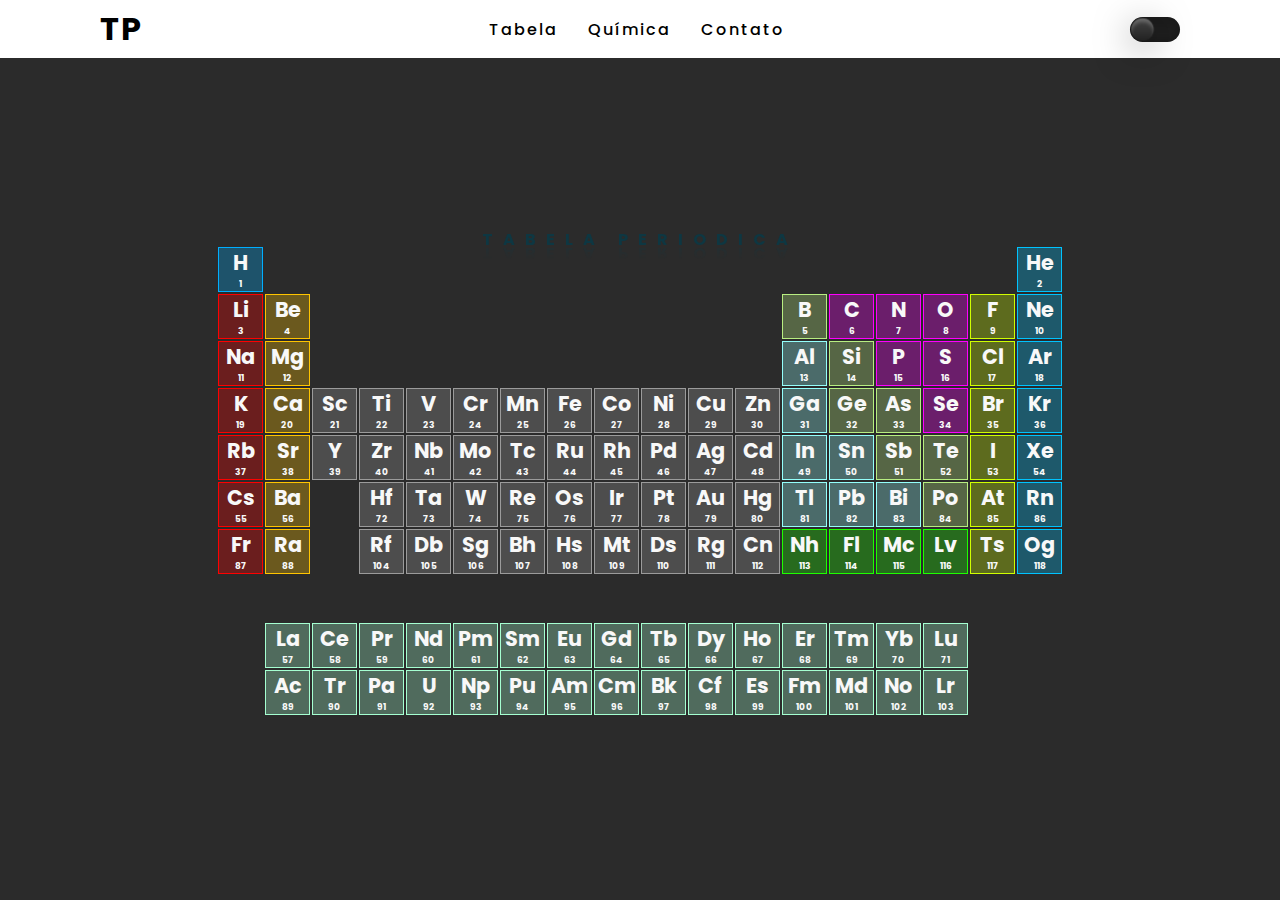
==== index.html @ e53df1f8 "att tabela periodica" ====
<!DOCTYPE html>
<html lang="en">

<head>
  <meta charset="UTF-8">
  <meta http-equiv="X-UA-Compatible" content="IE=edge">
  <meta name="viewport" content="width=device-width, initial-scale=1.0">
  <title>Tabela Periodica</title>
  <meta name="description" content="Tabela Periodica" keywords="tabler-period, tabela-periodica">
  <link rel="stylesheet" href="css/style.css">
  <link rel="stylesheet" href="css/corpo.css">
  <link rel="stylesheet" href="css/conteudo.css">
</head>

<body>
  <header>
    <a href="#" class="logo">TP</a>
    <ul>
      <li><a href="#tabelaPeriodica">Tabela</a></li>
      <li><a href="#">Química</a></li>
      <li><a href="#">Contato</a></li>
    </ul>
    <div id="toggle">
      <i class="indicator"></i>
    </div>
  </header>
  <main> 
    <section id="tabelaPeriodica" class="tabelaPeriodica">
      <div>
        <h2 contenteditable="true">Tabela Periodica</h2>
      </div>
      <div class="elementos">
        <div class="column">
          <div class="card gas">
            <h3 id="nomeElemento">H</h3>
            <h4 id="numeroAtomico">1</h4>
            <span>hidrogênio</span>
          </div>
          <div class="card alcalinos-metal">
            <h3 id="nomeElemento">Li</h3>
            <h4 id="numeroAtomico">3</h4>
            <span>Lítio</span>
          </div>
          <div class="card alcalinos-metal">
            <h3 id="nomeElemento">Na</h3>
            <h4 id="numeroAtomico">11</h4>
            <span>Sódio</span>
          </div>
          <div class="card alcalinos-metal">
            <h3 id="nomeElemento">K</h3>
            <h4 id="numeroAtomico">19</h4>
            <span>Potácio</span>
          </div>
          <div class="card alcalinos-metal">
            <h3 id="nomeElemento">Rb</h3>
            <h4 id="numeroAtomico">37</h4>
            <span>Rubídio</span>
          </div>
          <div class="card alcalinos-metal">
            <h3 id="nomeElemento">Cs</h3>
            <h4 id="numeroAtomico">55</h4>
            <span>Cécio</span>
          </div>
          <div class="card alcalinos-metal">
            <h3 id="nomeElemento">Fr</h3>
            <h4 id="numeroAtomico">87</h4>
            <span>Frâncio</span>
          </div>
          <div class="card">
            <h3 id="nomeElemento"></h3>
            <h4 id="numeroAtomico"></h4>
          </div>
          <div class="card">
            <h3 id="nomeElemento"></h3>
            <h4 id="numeroAtomico"></h4>
          </div>
          <div class="card">
            <h3 id="nomeElemento"></h3>
            <h4 id="numeroAtomico"></h4>
          </div>
        </div>
        <div class="column">
          <div class="card alcaliterroso-metal">
            <h3 id="nomeElemento">Be</h3>
            <h4 id="numeroAtomico">4</h4>
            <span>Berílio</span>
          </div>
          <div class="card alcaliterroso-metal">
            <h3 id="nomeElemento">Mg</h3>
            <h4 id="numeroAtomico">12</h4>
            <span>Magnésio</span>
          </div>
          <div class="card alcaliterroso-metal">
            <h3 id="nomeElemento">Ca</h3>
            <h4 id="numeroAtomico">20</h4>
            <span>Cálcio</span>
          </div>
          <div class="card alcaliterroso-metal">
            <h3 id="nomeElemento">Sr</h3>
            <h4 id="numeroAtomico">38</h4>
            <span>Estrôncio</span>
          </div>
          <div class="card alcaliterroso-metal">
            <h3 id="nomeElemento">Ba</h3>
            <h4 id="numeroAtomico">56</h4>
            <span>Bário</span>
          </div>
          <div class="card alcaliterroso-metal">
            <h3 id="nomeElemento">Ra</h3>
            <h4 id="numeroAtomico">88</h4>
            <span>Rádio</span>
          </div>
          <div class="card">
            <h3 id="nomeElemento"></h3>
            <h4 id="numeroAtomico"></h4>
          </div>
          <div class="card latinidios">
            <h3 id="nomeElemento">La</h3>
            <h4 id="numeroAtomico">57</h4>
            <span >Lantânio</span>
          </div>
          <div class="card latinidios">
            <h3 id="nomeElemento">Ac</h3>
            <h4 id="numeroAtomico">89</h4>
            <span >Actínio</span>
          </div>
        </div>
        <div class="column">
          <div class="card metais">
            <h3 id="nomeElemento">Sc</h3>
            <h4 id="numeroAtomico">21</h4>
            <span>Escândio</span>
          </div>
          <div class="card metais">
            <h3 id="nomeElemento">Y</h3>
            <h4 id="numeroAtomico">39</h4>
            <span>Ítrio</span>
          </div>
          <div class="card">
            <h3 id="nomeElemento"></h3>
            <h4 id="numeroAtomico"></h4>
          </div>
          <div class="card">
            <h3 id="nomeElemento"></h3>
            <h4 id="numeroAtomico"></h4>
          </div>
          <div class="card">
            <h3 id="nomeElemento"></h3>
            <h4 id="numeroAtomico"></h4>
          </div>
          <div class="card latinidios">
            <h3 id="nomeElemento">Ce</h3>
            <h4 id="numeroAtomico">58</h4>
            <span >Cério</span>
          </div>
          <div class="card latinidios">
            <h3 id="nomeElemento">Tr</h3>
            <h4 id="numeroAtomico">90</h4>
            <span >Tório</span>
          </div>
        </div>
        <div class="column">
          <div class="card metais">
            <h3 id="nomeElemento">Ti</h3>
            <h4 id="numeroAtomico">22</h4>
            <span>Titânio</span>
          </div>
          <div class="card metais">
            <h3 id="nomeElemento">Zr</h3>
            <h4 id="numeroAtomico">40</h4>
            <span>Zircônio</span>
          </div>
          <div class="card metais">
            <h3 id="nomeElemento">Hf</h3>
            <h4 id="numeroAtomico">72</h4>
            <span>Háfinio</span>
          </div>
          <div class="card metais">
            <h3 id="nomeElemento">Rf</h3>
            <h4 id="numeroAtomico">104</h4>
            <span>Rutherfórdio</span>
          </div>
          <div class="card">
            <h3 id="nomeElemento"></h3>
            <h4 id="numeroAtomico"></h4>
          </div>
          <div class="card latinidios">
            <h3 id="nomeElemento">Pr</h3>
            <h4 id="numeroAtomico">59</h4>
            <span >Praseodímio</span>
          </div>
          <div class="card latinidios">
            <h3 id="nomeElemento">Pa</h3>
            <h4 id="numeroAtomico">91</h4>
            <span >Protactínio</span>
          </div>
        </div>
        <div class="column">
          <div class="card metais">
            <h3 id="nomeElemento">V</h3>
            <h4 id="numeroAtomico">23</h4>
            <span>Venádio</span>
          </div>
          <div class="card metais">
            <h3 id="nomeElemento">Nb</h3>
            <h4 id="numeroAtomico">41</h4>
            <span>Nióbio</span>
          </div>
          <div class="card metais">
            <h3 id="nomeElemento">Ta</h3>
            <h4 id="numeroAtomico">73</h4>
            <span>Tântalo</span>
          </div>
          <div class="card metais">
            <h3 id="nomeElemento">Db</h3>
            <h4 id="numeroAtomico">105</h4>
            <span>Dubnio</span>
          </div>
          <div class="card">
            <h3 id="nomeElemento"></h3>
            <h4 id="numeroAtomico"></h4>
          </div>
          <div class="card latinidios">
            <h3 id="nomeElemento">Nd</h3>
            <h4 id="numeroAtomico">60</h4>
            <span >Neodímio</span>
          </div>
          <div class="card latinidios">
            <h3 id="nomeElemento">U</h3>
            <h4 id="numeroAtomico">92</h4>
            <span >Urânio</span>
          </div>
        </div>
        <div class="column">
          <div class="card metais">
            <h3 id="nomeElemento">Cr</h3>
            <h4 id="numeroAtomico">24</h4>
            <span>Crômio</span>
          </div>
          <div class="card metais">
            <h3 id="nomeElemento">Mo</h3>
            <h4 id="numeroAtomico">42</h4>
            <span>Molibdênio</span>
          </div>
          <div class="card metais">
            <h3 id="nomeElemento">W</h3>
            <h4 id="numeroAtomico">74</h4>
            <span>Tugstênio</span>
          </div>
          <div class="card metais">
            <h3 id="nomeElemento">Sg</h3>
            <h4 id="numeroAtomico">106</h4>
            <span>Seabórgio</span>
          </div>
          <div class="card">
            <h3 id="nomeElemento"></h3>
            <h4 id="numeroAtomico"></h4>
          </div>
          <div class="card latinidios">
            <h3 id="nomeElemento">Pm</h3>
            <h4 id="numeroAtomico">61</h4>
            <span >Proécio</span>
          </div>
          <div class="card latinidios">
            <h3 id="nomeElemento">Np</h3>
            <h4 id="numeroAtomico">93</h4>
            <span >Neptúnio</span>
          </div>
        </div>
        <div class="column">
          <div class="card metais">
            <h3 id="nomeElemento">Mn</h3>
            <h4 id="numeroAtomico">25</h4>
            <span>Manganês</span>
          </div>
          <div class="card metais">
            <h3 id="nomeElemento">Tc</h3>
            <h4 id="numeroAtomico">43</h4>
            <span>Tecnécio</span>
          </div>
          <div class="card metais">
            <h3 id="nomeElemento">Re</h3>
            <h4 id="numeroAtomico">75</h4>
            <span>Rênio</span>
          </div>
          <div class="card metais">
            <h3 id="nomeElemento">Bh</h3>
            <h4 id="numeroAtomico">107</h4>
            <span>Bóhrio</span>
          </div>
          <div class="card">
            <h3 id="nomeElemento"></h3>
            <h4 id="numeroAtomico"></h4>
          </div>
          <div class="card latinidios">
            <h3 id="nomeElemento">Sm</h3>
            <h4 id="numeroAtomico">62</h4>
            <span >Semário</span>
          </div>
          <div class="card latinidios">
            <h3 id="nomeElemento">Pu</h3>
            <h4 id="numeroAtomico">94</h4>
            <span >Plutônio</span>
          </div>
        </div>
        <div class="column">
          <div class="card metais">
            <h3 id="nomeElemento">Fe</h3>
            <h4 id="numeroAtomico">26</h4>
            <span>Ferro</span>
          </div>
          <div class="card metais">
            <h3 id="nomeElemento">Ru</h3>
            <h4 id="numeroAtomico">44</h4>
            <span>Rutênio</span>
          </div>
          <div class="card metais">
            <h3 id="nomeElemento">Os</h3>
            <h4 id="numeroAtomico">76</h4>
            <span>Ósmio</span>
          </div>
          <div class="card metais">
            <h3 id="nomeElemento">Hs</h3>
            <h4 id="numeroAtomico">108</h4>
            <span>Hássio</span>
          </div>
          <div class="card">
            <h3 id="nomeElemento"></h3>
            <h4 id="numeroAtomico"></h4>
          </div>
          <div class="card latinidios">
            <h3 id="nomeElemento">Eu</h3>
            <h4 id="numeroAtomico">63</h4>
            <span >Európio</span>
          </div>
          <div class="card latinidios">
            <h3 id="nomeElemento">Am</h3>
            <h4 id="numeroAtomico">95</h4>
            <span>Amerício</span>
          </div>
        </div>
        <div class="column">
          <div class="card metais">
            <h3 id="nomeElemento">Co</h3>
            <h4 id="numeroAtomico">27</h4>
            <span>Cobalto</span>
          </div>
          <div class="card metais">
            <h3 id="nomeElemento">Rh</h3>
            <h4 id="numeroAtomico">45</h4>
            <span>Ródio</span>
          </div>
          <div class="card metais">
            <h3 id="nomeElemento">Ir</h3>
            <h4 id="numeroAtomico">77</h4>
            <span>Irídio</span>
          </div>
          <div class="card metais">
            <h3 id="nomeElemento">Mt</h3>
            <h4 id="numeroAtomico">109</h4>
            <span>Meitnério</span>
          </div>
          <div class="card">
            <h3 id="nomeElemento"></h3>
            <h4 id="numeroAtomico"></h4>
          </div>
          <div class="card latinidios">
            <h3 id="nomeElemento">Gd</h3>
            <h4 id="numeroAtomico">64</h4>
            <span >Gadolínio</span>
          </div>
          <div class="card latinidios">
            <h3 id="nomeElemento">Cm</h3>
            <h4 id="numeroAtomico">96</h4>
            <span >Cúrio</span>
          </div>
        </div>
        <div class="column">
          <div class="card metais">
            <h3 id="nomeElemento">Ni</h3>
            <h4 id="numeroAtomico">28</h4>
            <span>Níquel</span>
          </div>
          <div class="card metais">
            <h3 id="nomeElemento">Pd</h3>
            <h4 id="numeroAtomico">46</h4>
            <span>Paládio</span>
          </div>
          <div class="card metais">
            <h3 id="nomeElemento">Pt</h3>
            <h4 id="numeroAtomico">78</h4>
            <span>Platina</span>
          </div>
          <div class="card metais">
            <h3 id="nomeElemento">Ds</h3>
            <h4 id="numeroAtomico">110</h4>
            <span>Darmstádtio</span>
          </div>
          <div class="card">
            <h3 id="nomeElemento"></h3>
            <h4 id="numeroAtomico"></h4>
          </div>
          <div class="card latinidios">
            <h3 id="nomeElemento">Tb</h3>
            <h4 id="numeroAtomico">65</h4>
            <span >Térbio</span>
          </div>
          <div class="card latinidios">
            <h3 id="nomeElemento">Bk</h3>
            <h4 id="numeroAtomico">97</h4>
            <span>Berquélio</span>
          </div>
        </div>
        <div class="column">
          <div class="card metais">
            <h3 id="nomeElemento">Cu</h3>
            <h4 id="numeroAtomico">29</h4>
            <span>Cobre</span>
          </div>
          <div class="card metais">
            <h3 id="nomeElemento">Ag</h3>
            <h4 id="numeroAtomico">47</h4>
            <span>Prata</span>
          </div>
          <div class="card metais">
            <h3 id="nomeElemento">Au</h3>
            <h4 id="numeroAtomico">79</h4>
            <span>Ouro</span>
          </div>
          <div class="card metais">
            <h3 id="nomeElemento">Rg</h3>
            <h4 id="numeroAtomico">111</h4>
            <span>Roentgênio</span>
          </div>
          <div class="card">
            <h3 id="nomeElemento"></h3>
            <h4 id="numeroAtomico"></h4>
          </div>
          <div class="card latinidios">
            <h3 id="nomeElemento">Dy</h3>
            <h4 id="numeroAtomico">66</h4>
            <span >Disprósio</span>
          </div>
          <div class="card latinidios">
            <h3 id="nomeElemento">Cf</h3>
            <h4 id="numeroAtomico">98</h4>
            <span >Califórnio</span>
          </div>
        </div>
        <div class="column">
          <div class="card metais">
            <h3 id="nomeElemento">Zn</h3>
            <h4 id="numeroAtomico">30</h4>
            <span>Zinco</span>
          </div>
          <div class="card metais">
            <h3 id="nomeElemento">Cd</h3>
            <h4 id="numeroAtomico">48</h4>
            <span>Cádimio</span>
          </div>
          <div class="card metais">
            <h3 id="nomeElemento">Hg</h3>
            <h4 id="numeroAtomico">80</h4>
            <span>Mercúrio</span>
          </div>
          <div class="card metais">
            <h3 id="nomeElemento">Cn</h3>
            <h4 id="numeroAtomico">112</h4>
            <span>Copernício</span>
          </div>
          <div class="card">
            <h3 id="nomeElemento"></h3>
            <h4 id="numeroAtomico"></h4>
          </div>
          <div class="card latinidios">
            <h3 id="nomeElemento">Ho</h3>
            <h4 id="numeroAtomico">67</h4>
            <span >Hôlmio</span>
          </div>
          <div class="card latinidios">
            <h3 id="nomeElemento">Es</h3>
            <h4 id="numeroAtomico">99</h4>
            <span >Einstêni</span>
          </div>
        </div>
        <div class="column">
          <div class="card semi-metais">
            <h3 id="nomeElemento">B</h3>
            <h4 id="numeroAtomico">5</h4>
            <span>Boro</span>
          </div>
          <div class="card metais-Representativos">
            <h3 id="nomeElemento">Al</h3>
            <h4 id="numeroAtomico">13</h4>
            <span>Alumínio</span>
          </div>
          <div class="card metais-Representativos">
            <h3 id="nomeElemento">Ga</h3>
            <h4 id="numeroAtomico">31</h4>
            <span>Gálio</span>
          </div>
          <div class="card metais-Representativos">
            <h3 id="nomeElemento">In</h3>
            <h4 id="numeroAtomico">49</h4>
            <span>Índio</span>
          </div>
          <div class="card metais-Representativos">
            <h3 id="nomeElemento">Tl</h3>
            <h4 id="numeroAtomico">81</h4>
            <span>Tálio</span>
          </div>
          <div class="card artificial">
            <h3 id="nomeElemento">Nh</h3>
            <h4 id="numeroAtomico">113</h4>
            <span>Nihônio</span>
          </div>
          <div class="card">
            <h3 id="nomeElemento"></h3>
            <h4 id="numeroAtomico"></h4>
          </div>
          <div class="card latinidios">
            <h3 id="nomeElemento">Er</h3>
            <h4 id="numeroAtomico">68</h4>
            <span >Érbio</span>
          </div>
          <div class="card latinidios">
            <h3 id="nomeElemento">Fm</h3>
            <h4 id="numeroAtomico">100</h4>
            <span >Férmio</span>
          </div>
        </div>
        <div class="column">
          <div class="card nao-metais">
            <h3 id="nomeElemento">C</h3>
            <h4 id="numeroAtomico">6</h4>
            <span>Carbono</span>
          </div>
          <div class="card semi-metais">
            <h3 id="nomeElemento">Si</h3>
            <h4 id="numeroAtomico">14</h4>
            <span>Silício</span>
          </div>
          <div class="card semi-metais">
            <h3 id="nomeElemento">Ge</h3>
            <h4 id="numeroAtomico">32</h4>
            <span>Germânio</span>
          </div>
          <div class="card metais-Representativos">
            <h3 id="nomeElemento">Sn</h3>
            <h4 id="numeroAtomico">50</h4>
            <span>Estanho</span>
          </div>
          <div class="card metais-Representativos">
            <h3 id="nomeElemento">Pb</h3>
            <h4 id="numeroAtomico">82</h4>
            <span>Chumbo</span>
          </div>
          <div class="card artificial">
            <h3 id="nomeElemento">Fl</h3>
            <h4 id="numeroAtomico">114</h4>
            <span>Fleróvio</span>
          </div>
          <div class="card">
            <h3 id="nomeElemento"></h3>
            <h4 id="numeroAtomico"></h4>
          </div>
          <div class="card latinidios">
            <h3 id="nomeElemento">Tm</h3>
            <h4 id="numeroAtomico">69</h4>
            <span>Túlio</span>
          </div>
          <div class="card latinidios">
            <h3 id="nomeElemento">Md</h3>
            <h4 id="numeroAtomico">101</h4>
            <span >Mendelévio</span>
          </div>
        </div>
        <div class="column">
          <div class="card nao-metais">
            <h3 id="nomeElemento">N</h3>
            <h4 id="numeroAtomico">7</h4>
            <span>Nitrogênio</span>
          </div>
          <div class="card nao-metais">
            <h3 id="nomeElemento">P</h3>
            <h4 id="numeroAtomico">15</h4>
            <span>Fósforo</span>
          </div>
          <div class="card semi-metais">
            <h3 id="nomeElemento">As</h3>
            <h4 id="numeroAtomico">33</h4>
            <span>Arsênio</span>
          </div>
          <div class="card semi-metais">
            <h3 id="nomeElemento">Sb</h3>
            <h4 id="numeroAtomico">51</h4>
            <span>Antimônio</span>
          </div>
          <div class="card metais-Representativos">
            <h3 id="nomeElemento">Bi</h3>
            <h4 id="numeroAtomico">83</h4>
            <span>Bismuto</span>
          </div>
          <div class="card artificial">
            <h3 id="nomeElemento">Mc</h3>
            <h4 id="numeroAtomico">115</h4>
            <span>Moscóvio</span>
          </div>
          <div class="card">
            <h3 id="nomeElemento"></h3>
            <h4 id="numeroAtomico"></h4>
          </div>
          <div class="card latinidios">
            <h3 id="nomeElemento">Yb</h3>
            <h4 id="numeroAtomico">70</h4>
            <span >Itérbeio</span>
          </div>
          <div class="card latinidios">
            <h3 id="nomeElemento">No</h3>
            <h4 id="numeroAtomico">102</h4>
            <span >Nobélio</span>
          </div>
        </div>
        <div class="column">
          <div class="card nao-metais">
            <h3 id="nomeElemento">O</h3>
            <h4 id="numeroAtomico">8</h4>
            <span>Oxigênio</span>
          </div>
          <div class="card nao-metais">
            <h3 id="nomeElemento">S</h3>
            <h4 id="numeroAtomico">16</h4>
            <span>Enxofre</span>
          </div>
          <div class="card nao-metais">
            <h3 id="nomeElemento">Se</h3>
            <h4 id="numeroAtomico">34</h4>
            <span>Selênio</span>
          </div>
          <div class="card semi-metais">
            <h3 id="nomeElemento">Te</h3>
            <h4 id="numeroAtomico">52</h4>
            <span>Telúrio</span>
          </div>
          <div class="card semi-metais">
            <h3 id="nomeElemento">Po</h3>
            <h4 id="numeroAtomico">84</h4>
            <span>Polônio</span>
          </div>
          <div class="card artificial">
            <h3 id="nomeElemento">Lv</h3>
            <h4 id="numeroAtomico">116</h4>
            <span>Livermório</span>
          </div>
          <div class="card">
            <h3 id="nomeElemento"></h3>
            <h4 id="numeroAtomico"></h4>
          </div>
          <div class="card latinidios">
            <h3 id="nomeElemento">Lu</h3>
            <h4 id="numeroAtomico">71</h4>
            <span >Lutécio</span>
          </div>
          <div class="card latinidios">
            <h3 id="nomeElemento">Lr</h3>
            <h4 id="numeroAtomico">103</h4>
            <span >Laurêncio</span>
          </div>
        </div>
        <div class="column">
          <div class="card halogenio">
            <h3 id="nomeElemento">F</h3>
            <h4 id="numeroAtomico">9</h4>
            <span>Flúor</span>
          </div>
          <div class="card halogenio">
            <h3 id="nomeElemento">Cl</h3>
            <h4 id="numeroAtomico">17</h4>
            <span>Cloro</span>
          </div>
          <div class="card halogenio">
            <h3 id="nomeElemento">Br</h3>
            <h4 id="numeroAtomico">35</h4>
            <span>Bromo</span>
          </div>
          <div class="card halogenio">
            <h3 id="nomeElemento">I</h3>
            <h4 id="numeroAtomico">53</h4>
            <span>Iodo</span>
          </div>
          <div class="card halogenio">
            <h3 id="nomeElemento">At</h3>
            <h4 id="numeroAtomico">85</h4>
            <span>Astato</span>
          </div>
          <div class="card halogenio">
            <h3 id="nomeElemento">Ts</h3>
            <h4 id="numeroAtomico">117</h4>
            <span>Tennesso</span>
          </div>
          <div class="card">
            <h3 id="nomeElemento"></h3>
            <h4 id="numeroAtomico"></h4>
          </div>
          <div class="card">
            <h3 id="nomeElemento"></h3>
            <h4 id="numeroAtomico"></h4>
          </div>
          <div class="card">
            <h3 id="nomeElemento"></h3>
            <h4 id="numeroAtomico"></h4>
          </div>
        </div>
        <div class="column">
          <div class="card gas-nobre">
            <h3 id="nomeElemento">He</h3>
            <h4 id="numeroAtomico">2</h4>
            <span>Hélio</span>
          </div>
          <div class="card gas-nobre">
            <h3 id="nomeElemento">Ne</h3>
            <h4 id="numeroAtomico">10</h4>
            <span>Neônio</span>
          </div>
          <div class="card gas-nobre">
            <h3 id="nomeElemento">Ar</h3>
            <h4 id="numeroAtomico">18</h4>
            <span>Argônio</span>
          </div>
          <div class="card gas-nobre">
            <h3 id="nomeElemento">Kr</h3>
            <h4 id="numeroAtomico">36</h4>
            <span>Criptônio</span>
          </div>
          <div class="card gas-nobre">
            <h3 id="nomeElemento">Xe</h3>
            <h4 id="numeroAtomico">54</h4>
            <span>Xenônio</span>
          </div>
          <div class="card gas-nobre">
            <h3 id="nomeElemento">Rn</h3>
            <h4 id="numeroAtomico">86</h4>
            <span>Radônio</span>
          </div>
          <div class="card gas-nobre">
            <h3 id="nomeElemento">Og</h3>
            <h4 id="numeroAtomico">118</h4>
            <span>Oganessônio</span>
          </div>
          <div class="card">
            <h3 id="nomeElemento"></h3>
            <h4 id="numeroAtomico"></h4>
          </div>
          <div class="card">
            <h3 id="nomeElemento"></h3>
            <h4 id="numeroAtomico"></h4>
          </div>
          <div class="card">
            <h3 id="nomeElemento"></h3>
            <h4 id="numeroAtomico"></h4>
          </div>
        </div>
      </div>
    </section>
  </main>
  <footer>
  </footer>
  <script src="js/motor1.js"></script>
</body>

</html>
---- css/style.css ----
*{
    padding: 0;
    margin: 0;
    box-sizing: border-box;
}
body{
    display:flex;
    min-height:100vh;
    background: #2b2b2b;
    transition: 0.5s;
    color: #f8f8f8;
    align-items: center;
    justify-content:center;
}
body.active{
    background: #f8f8f8;
    color: #000;
}
header{
    display: flex; 
}
#toggle{
    position: relative;
    display:flex;
    width: 50px;
    height: 25px;
    border-radius:25px;
    background: #222;
    transition: 0.5s;
    cursor: pointer;
    box-shadow: inset 0  8px 60px rgba(0,0,0,0.1),
                inset 0  8px  8px rgba(0,0,0,0.1),
                inset 0 -4px  4px rgba(0,0,0,0.1);
}
#toggle.active{
    background: #fff;
    transition: 0.5s;
    cursor: pointer;
    box-shadow: inset 0  8px 60px rgba(0,0,0,0.1),
                inset 0  8px  8px rgba(0,0,0,0.1),
                inset 0 -4px  -4px rgba(0,0,0,0.1);
}
#toggle .indicator{
    position: absolute;
    top: 0;
    left: 0;
    width: 25px;
    height: 25px;
    background: linear-gradient(to bottom, #444, #222);
    border-radius:50%;
    transform: scale(0.9);
    box-shadow: 0 8px 40px rgba(0,0,0,0.5),
                inset 0  4px  4px rgba(255,255,255,0.2);
    transition: 0.5s;
}
#toggle.active .indicator{
    left: 25px;
    transform: scale(0.9);
    background: linear-gradient(to bottom, #eaeaea, #f9f9f9);
    box-shadow: 0 8px 20px rgba(0,0,0,0.5),
                inset 0  -4px  4px rgba(255,255,255,0.2);
}
---- css/corpo.css ----
@import url('https://fonts.googleapis.com/css2?family=Poppins:wght@200;300;400;500;600;700&display=swap');
*{
    font-family:'Poppins', sans-serif;
}
header{
    position:fixed;
    top:0;
    left:0;
    width:100%;
    justify-content:space-between;
    align-items:center;
    transition: 0.5s;
    padding: 5px 100px;
    background: #fff;
    z-index: 100;
}
header .logo{
    position: relative;
    font-weight: 700;
    color:#000;
    text-decoration: none;
    font-size: 2em;
    text-transform: uppercase;
    letter-spacing: 2px;
    transition: 0.5s;
}
header ul{
    position:relative;
    display:flex;
    justify-content:center;
    align-items:center;
}
header ul li{
    position:relative;
    list-style: none;
}
header ul li a{
    position: relative;
    margin: 0 15px;
    text-decoration: none;
    color:#000;
    letter-spacing: 2px;
    font-weight: 500;
    transition: 0.5s;
}
---- css/conteudo.css ----
main section h2{
    display: flex;
    align-items: center;
    justify-content: center;
    z-index: 10;
    font-size:1em;
    letter-spacing: 10px;
    color:#0e3742;
    text-transform: uppercase;
    -webkit-box-reflect: below 1px linear-gradient(transparent, #0004);
    line-height: 0.7em;
    outline: none;
    animation:animate 5s linear infinite;
}
@keyframes animate {
    0%, 18%, 20%, 50.1%, 60%, 65.1%, 90.1%, 92%{
        color: #0e370e;
        text-shadow:none;
    }
    18.1%, 20.1%, 50%, 60.1%, 65%, 90%, 92.1%, 100%{
        color:#fff;
        text-shadow: 0 0 10px #03bcf4,
        0 0 20px #03bcf4,
        0 0 40px #03bcf4,
        0 0 80px #03bcf4,
        0 0 160px #03bcf4,

    }
}
.tabelaPeriodica{
    transition: 0.5;
    margin-top: 50px;
}
.elementos{
    display: flex;
}
.column{
    display: flex;
    flex-direction: column;
    justify-content: flex-end;
}
.row{
    display: flex;
    flex-direction: row;
}
.row .card,
.column .card{
    position: relative;
    width: 45px;
    height: 45px;
    display: flex;
    flex-direction:column;
    align-items:center;
    justify-content:center;
    padding: 5px;
    margin:1px;
    cursor: pointer;
    transition: 0.5s ease-in-out;
    z-index: 1
}
.elementos:hover .column .card{
    display: flex;
    filter: blur(1px);
    opacity: 0.5;
    transition: 0.5s ease-in-out;
}
.elementos .column .card:hover{
    transform: scale(1.3);
    filter: blur(0);
    opacity: 1;
    z-index: 2;
}
.card h3{
    font-size:1.3em;  
}
.card h4{
    font-size:9px;   
}
.card span{
    display: none;
    visibility:hidden;
    opacity: 0;
}
.column .card:hover span{
    display:contents;
    font-size:10px;
    visibility:visible;
    opacity: 1;
    text-shadow:    0 0 -4px #0009,
                    0 0 6px #0009,                
                    0 0 -10px #0009;
    transition: 1s;
}
.gas{
    border: 1px solid rgb(0, 174, 255);
    background: rgb(0, 174, 255, 0.3);
}
.alcalinos-metal{
    border: 1px solid rgb(255, 0, 0);
    background: rgb(255, 0, 0, 0.3);
}
.alcaliterroso-metal{
    border: 1px solid rgb(255, 196, 0);
    background: rgb(255, 196, 0, 0.3);
}
.metais{
    border: 1px solid rgb(155, 155, 155);
    background: rgb(155, 155, 155, 0.3);
}
.semi-metais{
    border: 1px solid rgb(184, 238, 129);
    background: rgb(184, 238, 129, 0.3);
}
.metais-Representativos{
    border: 1px solid rgb(148, 255, 251);
    background: rgb(148, 255, 251, 0.3);
}
.nao-metais{
    border: 1px solid rgb(255, 0, 255);
    background: rgb(255, 0, 255, 0.3);
}
.halogenio{
    border: 1px solid rgb(208, 255, 0);
    background: rgb(208, 255, 0, 0.3);
}
.artificial{
    border: 1px solid rgb(30, 255, 0);
    background: rgb(30, 255, 0, 0.3);
}
.gas-nobre{
    border: 1px solid rgb(0, 195, 255);
    background: rgb(0, 195, 255, 0.3);
}
.latinidios{
    border: 1px solid rgb(165, 255, 209);
    background: rgb(165, 255, 209, 0.3);
}
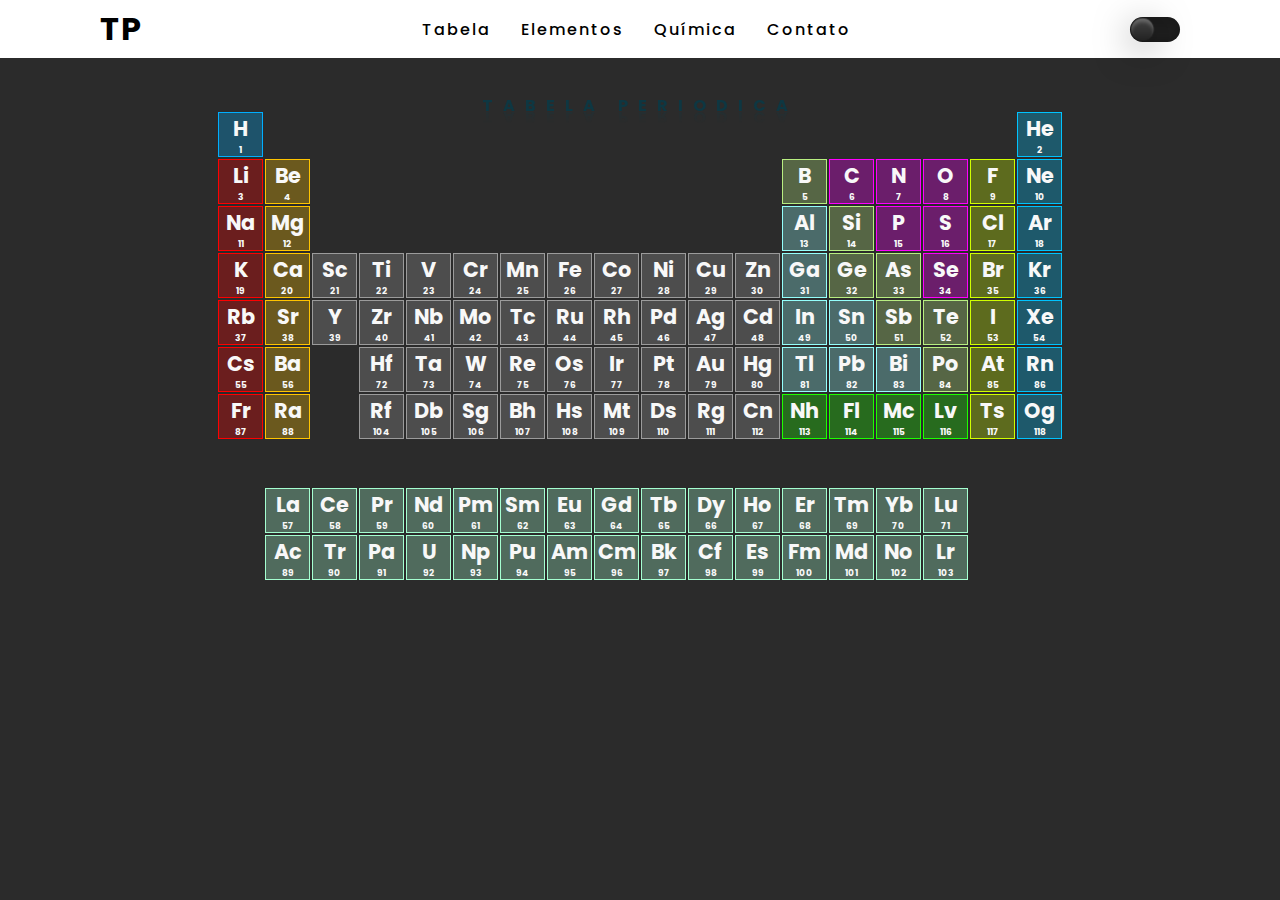
==== commit 9148be5b: "add a paginas de elementos" ====
--- a/index.html
+++ b/index.html
@@ -10,6 +10,7 @@
   <link rel="stylesheet" href="css/style.css">
   <link rel="stylesheet" href="css/corpo.css">
   <link rel="stylesheet" href="css/conteudo.css">
+  <link rel="stylesheet" href="css/elementosQuimicosCores.css">
 </head>
 
 <body>
@@ -17,7 +18,8 @@
     <a href="#" class="logo">TP</a>
     <ul>
       <li><a href="#tabelaPeriodica">Tabela</a></li>
-      <li><a href="#">Química</a></li>
+      <li><a href="/pages/elementos.html">Elementos</a></li>
+      <li><a href="/pages/quimica.html">Química</a></li>
       <li><a href="#">Contato</a></li>
     </ul>
     <div id="toggle">
@@ -25,7 +27,7 @@
     </div>
   </header>
   <main> 
-    <section id="tabelaPeriodica" class="tabelaPeriodica">
+    <section class="tabelaPeriodica">
       <div>
         <h2 contenteditable="true">Tabela Periodica</h2>
       </div>
@@ -761,10 +763,9 @@
           </div>
         </div>
       </div>
-    </section>
+    </section>  
   </main>
-  <footer>
-  </footer>
+ 
   <script src="js/motor1.js"></script>
 </body>
 
--- a/css/style.css
+++ b/css/style.css
@@ -5,7 +5,6 @@
 }
 body{
     display:flex;
-    min-height:100vh;
     background: #2b2b2b;
     transition: 0.5s;
     color: #f8f8f8;
@@ -60,4 +59,100 @@
     box-shadow: 0 8px 20px rgba(0,0,0,0.5),
                 inset 0  -4px  4px rgba(255,255,255,0.2);
 }
-
+.containerInput{
+    position: relative;
+    width: 50px;
+    height: 50px;
+    background: #f8f8f8;
+    transition: 0.2s;
+    border-radius: 25px;
+    box-shadow: 0 0 0 2px #2b2b2b;
+    cursor: pointer;
+}
+.containerInput.active{
+    width: 500px;
+}
+.containerInput .input-icon{
+    position: absolute;
+    top: 0;
+    left: 0;
+    width: 50px;
+    height: 50px;
+    background: #f8f8f8;
+    display: flex;
+    border-radius: 50%;
+    justify-content: center;
+    align-items: center;
+    z-index: 1000;
+}
+.containerInput .input-icon::before{
+    content: "";
+    position: absolute;
+    width: 12px;
+    height: 12px;
+    border: 2px solid #2b2b2b;
+    border-radius:50%;
+    transform: translate(-4px, -4px);
+}
+.containerInput .input-icon::after{
+    content: "";
+    position: absolute;
+    width: 2px;
+    height: 10px;
+    background: #2b2b2b;
+    transform: translate(4px, 4px) rotate(315deg);
+}
+.containerInput .input{
+    position: relative;
+    width: 400px;
+    height: 50px;
+    left: 50px;
+    display: flex;
+    justify-content: center;
+    align-items: center;
+    visibility: hidden;
+}
+.containerInput.active .input{
+    visibility: visible;
+}
+.containerInput .input input{
+    position: absolute;
+    top: 0;
+    width: 100%;
+    height: 100%;
+    border: none;
+    background: #f8f8f8;
+    outline: none;
+    font-size: 18px;
+    padding: 10px 0;
+}
+.input-clear{
+    position: absolute;
+    top:50%;
+    width: 20px;
+    height: 20px;
+    right: 15px;
+    transform: translateY(-50%);
+    cursor: pointer;
+    display: flex;
+    justify-content: center;
+    align-items: center;
+}
+.input-clear::before{
+    position: absolute;
+    content: "";
+    width: 2px;
+    height: 15px;
+    right: 15px;
+    transform: rotate(45deg);
+    background: #2b2b2b;
+}
+.input-clear::after{
+    position: absolute;
+    content: "";
+    width: 2px;
+    height: 15px;
+    right: 15px;
+    transform: rotate(315deg);
+    background: #2b2b2b;
+}--- a/css/conteudo.css
+++ b/css/conteudo.css
@@ -29,7 +29,7 @@
 }
 .tabelaPeriodica{
     transition: 0.5;
-    margin-top: 50px;
+    margin-top: 100px;
 }
 .elementos{
     display: flex;
@@ -39,12 +39,7 @@
     flex-direction: column;
     justify-content: flex-end;
 }
-.row{
-    display: flex;
-    flex-direction: row;
-}
-.row .card,
-.column .card{
+.card{
     position: relative;
     width: 45px;
     height: 45px;
@@ -90,48 +85,4 @@
                     0 0 6px #0009,                
                     0 0 -10px #0009;
     transition: 1s;
-}
-.gas{
-    border: 1px solid rgb(0, 174, 255);
-    background: rgb(0, 174, 255, 0.3);
-}
-.alcalinos-metal{
-    border: 1px solid rgb(255, 0, 0);
-    background: rgb(255, 0, 0, 0.3);
-}
-.alcaliterroso-metal{
-    border: 1px solid rgb(255, 196, 0);
-    background: rgb(255, 196, 0, 0.3);
-}
-.metais{
-    border: 1px solid rgb(155, 155, 155);
-    background: rgb(155, 155, 155, 0.3);
-}
-.semi-metais{
-    border: 1px solid rgb(184, 238, 129);
-    background: rgb(184, 238, 129, 0.3);
-}
-.metais-Representativos{
-    border: 1px solid rgb(148, 255, 251);
-    background: rgb(148, 255, 251, 0.3);
-}
-.nao-metais{
-    border: 1px solid rgb(255, 0, 255);
-    background: rgb(255, 0, 255, 0.3);
-}
-.halogenio{
-    border: 1px solid rgb(208, 255, 0);
-    background: rgb(208, 255, 0, 0.3);
-}
-.artificial{
-    border: 1px solid rgb(30, 255, 0);
-    background: rgb(30, 255, 0, 0.3);
-}
-.gas-nobre{
-    border: 1px solid rgb(0, 195, 255);
-    background: rgb(0, 195, 255, 0.3);
-}
-.latinidios{
-    border: 1px solid rgb(165, 255, 209);
-    background: rgb(165, 255, 209, 0.3);
 }--- a/css/elementosQuimicosCores.css
+++ b/css/elementosQuimicosCores.css
@@ -0,0 +1,44 @@
+.gas{
+    border: 1px solid rgb(0, 174, 255);
+    background: rgb(0, 174, 255, 0.3);
+}
+.alcalinos-metal{
+    border: 1px solid rgb(255, 0, 0);
+    background: rgb(255, 0, 0, 0.3);
+}
+.alcaliterroso-metal{
+    border: 1px solid rgb(255, 196, 0);
+    background: rgb(255, 196, 0, 0.3);
+}
+.metais{
+    border: 1px solid rgb(155, 155, 155);
+    background: rgb(155, 155, 155, 0.3);
+}
+.semi-metais{
+    border: 1px solid rgb(184, 238, 129);
+    background: rgb(184, 238, 129, 0.3);
+}
+.metais-Representativos{
+    border: 1px solid rgb(148, 255, 251);
+    background: rgb(148, 255, 251, 0.3);
+}
+.nao-metais{
+    border: 1px solid rgb(255, 0, 255);
+    background: rgb(255, 0, 255, 0.3);
+}
+.halogenio{
+    border: 1px solid rgb(208, 255, 0);
+    background: rgb(208, 255, 0, 0.3);
+}
+.artificial{
+    border: 1px solid rgb(30, 255, 0);
+    background: rgb(30, 255, 0, 0.3);
+}
+.gas-nobre{
+    border: 1px solid rgb(0, 195, 255);
+    background: rgb(0, 195, 255, 0.3);
+}
+.latinidios{
+    border: 1px solid rgb(165, 255, 209);
+    background: rgb(165, 255, 209, 0.3);
+}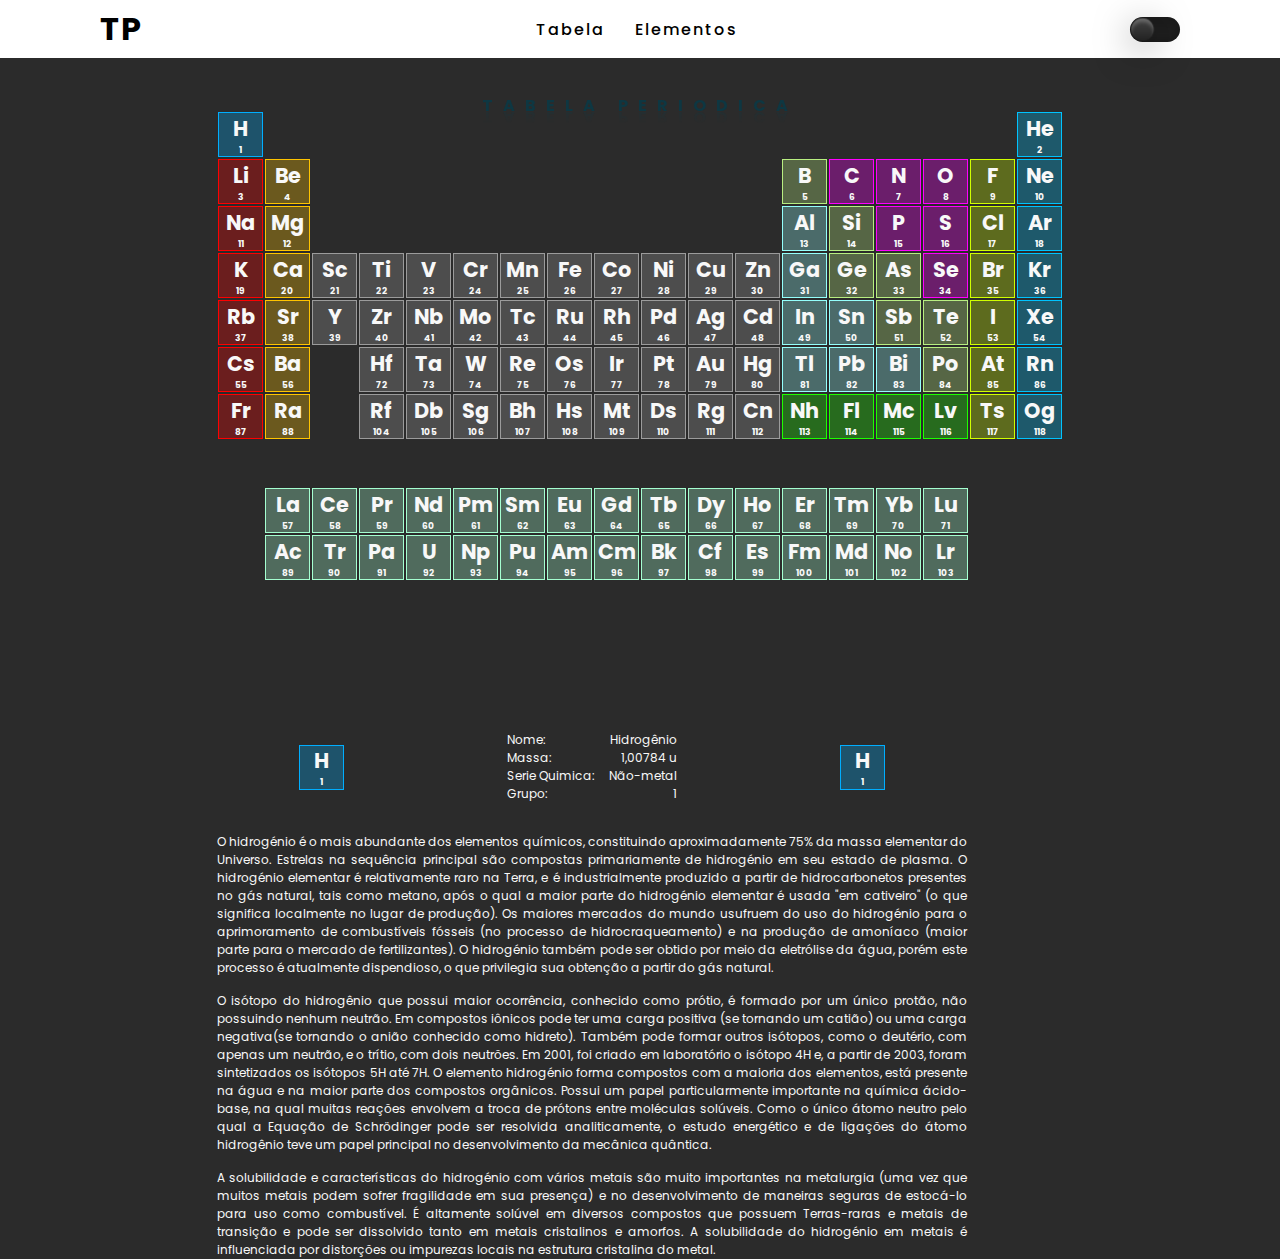
==== commit f49cb9ac: "att de pagina" ====
--- a/index.html
+++ b/index.html
@@ -11,6 +11,7 @@
   <link rel="stylesheet" href="css/corpo.css">
   <link rel="stylesheet" href="css/conteudo.css">
   <link rel="stylesheet" href="css/elementosQuimicosCores.css">
+  <link rel="stylesheet" href="css/quimica.css">
 </head>
 
 <body>
@@ -18,16 +19,14 @@
     <a href="#" class="logo">TP</a>
     <ul>
       <li><a href="#tabelaPeriodica">Tabela</a></li>
-      <li><a href="/pages/elementos.html">Elementos</a></li>
-      <li><a href="/pages/quimica.html">Química</a></li>
-      <li><a href="#">Contato</a></li>
+      <li><a href="#campos-elementos">Elementos</a></li>
     </ul>
     <div id="toggle">
       <i class="indicator"></i>
     </div>
   </header>
   <main> 
-    <section class="tabelaPeriodica">
+    <section id="tabelaPeriodica" class="tabelaPeriodica">
       <div>
         <h2 contenteditable="true">Tabela Periodica</h2>
       </div>
@@ -36,7 +35,7 @@
           <div class="card gas">
             <h3 id="nomeElemento">H</h3>
             <h4 id="numeroAtomico">1</h4>
-            <span>hidrogênio</span>
+            <span><a href="#hidrogenio">hidrogênio</a></span>
           </div>
           <div class="card alcalinos-metal">
             <h3 id="nomeElemento">Li</h3>
@@ -764,6 +763,67 @@
         </div>
       </div>
     </section>  
+    <section id="campos-elementos" class="campos-elementos">
+      <div>
+        <div class="cabecalhoElemento" id="hidrogenio">
+          <div id="desenhoElementoTabela">
+            <div class="card gas">
+              <h3 id="nomeElemento">H</h3>
+              <h4 id="numeroAtomico">1</h4>
+            </div>
+          </div>
+          <div class="caracteristicas">
+            <span>
+              <p>Nome:</p> Hidrogênio
+            </span>
+            <span>
+              <p>Massa:</p> 1,00784 u
+            </span>
+            <span>
+              <p>Serie Quimica:</p> Não-metal
+            </span>
+            <span>
+              <p>Grupo:</p> 1
+            </span>
+          </div>
+          <div class="card gas">
+            <h3 id="nomeElemento">H</h3>
+            <h4 id="numeroAtomico">1</h4>
+          </div>
+        </div>
+        <div class="conteudoElemento">
+          <p>O hidrogénio é o mais abundante dos elementos químicos, constituindo aproximadamente 75% da massa elementar
+            do Universo.
+            Estrelas na sequência principal são compostas primariamente de hidrogénio em seu estado de plasma.
+            O hidrogénio elementar é relativamente raro na Terra, e é industrialmente produzido a partir
+            de hidrocarbonetos presentes no gás natural, tais como metano, após o qual a maior parte do hidrogénio
+            elementar é usada "em cativeiro" (o que significa localmente no lugar de produção).
+            Os maiores mercados do mundo usufruem do uso do hidrogénio para o aprimoramento de combustíveis fósseis
+            (no processo de hidrocraqueamento) e na produção de amoníaco (maior parte para o mercado de fertilizantes).
+            O hidrogénio também pode ser obtido por meio da eletrólise da água, porém este processo é atualmente
+            dispendioso,
+            o que privilegia sua obtenção a partir do gás natural.</p>
+          <p>O isótopo do hidrogênio que possui maior ocorrência, conhecido como prótio, é formado por um único protão,
+            não possuindo nenhum neutrão. Em compostos iônicos pode ter uma carga positiva (se tornando um catião) ou
+            uma carga negativa(se tornando o anião conhecido como hidreto). Também pode formar outros isótopos, como
+            o deutério, com apenas um neutrão, e o trítio, com dois neutrões. Em 2001, foi criado em laboratório o
+            isótopo 4H e, a partir de 2003, foram sintetizados os isótopos 5H até 7H. O elemento hidrogénio forma
+            compostos com a maioria dos elementos, está presente na água e na maior parte dos compostos orgânicos.
+            Possui um papel particularmente importante na química ácido-base, na qual muitas reações envolvem a troca de
+            prótons entre moléculas solúveis. Como o único átomo neutro pelo qual a Equação de Schrödinger pode ser
+            resolvida analiticamente, o estudo energético e de ligações do átomo hidrogênio teve um papel principal
+            no desenvolvimento da mecânica quântica.</p>
+          <p>A solubilidade e características do hidrogénio com vários metais são muito importantes na metalurgia (uma
+            vez que muitos metais podem sofrer fragilidade em sua presença) e no desenvolvimento de maneiras seguras
+            de estocá-lo para uso como combustível. É altamente solúvel em diversos compostos que possuem
+            Terras-raras e metais de transição e pode ser dissolvido tanto em metais cristalinos e amorfos. A
+            solubilidade do hidrogénio em metais é influenciada por distorções ou impurezas locais na estrutura
+            cristalina do metal.</p>
+        </div>
+      </div>
+      </div> 
+      
+    </section>
   </main>
  
   <script src="js/motor1.js"></script>
--- a/css/style.css
+++ b/css/style.css
@@ -18,6 +18,14 @@
 header{
     display: flex; 
 }
+body a{
+   color:#f8f8f8;
+   text-decoration: none;
+}
+body.active a{
+    color: #2b2b2b;
+    text-decoration: none;
+ }
 #toggle{
     position: relative;
     display:flex;
@@ -58,101 +66,4 @@
     background: linear-gradient(to bottom, #eaeaea, #f9f9f9);
     box-shadow: 0 8px 20px rgba(0,0,0,0.5),
                 inset 0  -4px  4px rgba(255,255,255,0.2);
-}
-.containerInput{
-    position: relative;
-    width: 50px;
-    height: 50px;
-    background: #f8f8f8;
-    transition: 0.2s;
-    border-radius: 25px;
-    box-shadow: 0 0 0 2px #2b2b2b;
-    cursor: pointer;
-}
-.containerInput.active{
-    width: 500px;
-}
-.containerInput .input-icon{
-    position: absolute;
-    top: 0;
-    left: 0;
-    width: 50px;
-    height: 50px;
-    background: #f8f8f8;
-    display: flex;
-    border-radius: 50%;
-    justify-content: center;
-    align-items: center;
-    z-index: 1000;
-}
-.containerInput .input-icon::before{
-    content: "";
-    position: absolute;
-    width: 12px;
-    height: 12px;
-    border: 2px solid #2b2b2b;
-    border-radius:50%;
-    transform: translate(-4px, -4px);
-}
-.containerInput .input-icon::after{
-    content: "";
-    position: absolute;
-    width: 2px;
-    height: 10px;
-    background: #2b2b2b;
-    transform: translate(4px, 4px) rotate(315deg);
-}
-.containerInput .input{
-    position: relative;
-    width: 400px;
-    height: 50px;
-    left: 50px;
-    display: flex;
-    justify-content: center;
-    align-items: center;
-    visibility: hidden;
-}
-.containerInput.active .input{
-    visibility: visible;
-}
-.containerInput .input input{
-    position: absolute;
-    top: 0;
-    width: 100%;
-    height: 100%;
-    border: none;
-    background: #f8f8f8;
-    outline: none;
-    font-size: 18px;
-    padding: 10px 0;
-}
-.input-clear{
-    position: absolute;
-    top:50%;
-    width: 20px;
-    height: 20px;
-    right: 15px;
-    transform: translateY(-50%);
-    cursor: pointer;
-    display: flex;
-    justify-content: center;
-    align-items: center;
-}
-.input-clear::before{
-    position: absolute;
-    content: "";
-    width: 2px;
-    height: 15px;
-    right: 15px;
-    transform: rotate(45deg);
-    background: #2b2b2b;
-}
-.input-clear::after{
-    position: absolute;
-    content: "";
-    width: 2px;
-    height: 15px;
-    right: 15px;
-    transform: rotate(315deg);
-    background: #2b2b2b;
 }--- a/css/conteudo.css
+++ b/css/conteudo.css
@@ -85,4 +85,4 @@
                     0 0 6px #0009,                
                     0 0 -10px #0009;
     transition: 1s;
-}+}
--- a/css/quimica.css
+++ b/css/quimica.css
@@ -0,0 +1,36 @@
+.campos-elementos{
+    transition: 0.5;
+    margin-top: 100px;
+    width:750px;
+    display: flex;
+    justify-content:center;
+    align-items: center;
+    flex-direction: column;
+}
+.cabecalhoElemento{
+    margin-top: 50px;
+    display: flex;
+    align-items: center;
+    justify-content: space-around;
+    width: 750px;
+}
+.caracteristicas{
+    display: flex;
+    flex-direction: column;
+}
+.caracteristicas span{
+    display: flex;
+    flex-direction: row;
+    width: 170px;
+    justify-content:space-between;
+    font-size: 12px;
+}
+.conteudoElemento{
+    margin-top: 30px;
+    position: relative;
+    text-align: justify;
+    font-size: 12px;
+}
+.conteudoElemento p{
+    margin-top: 15px;
+}